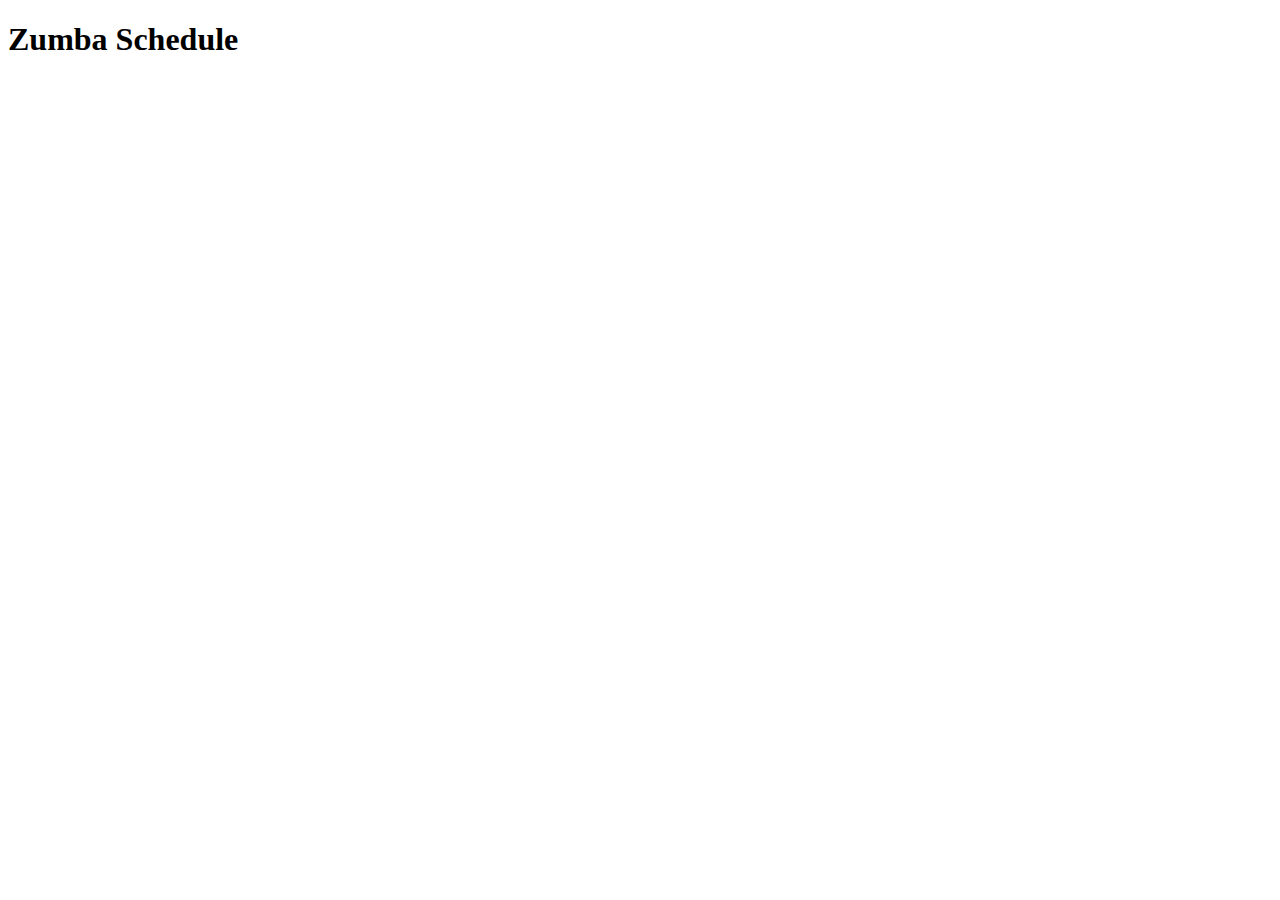
==== index.html @ 1520e246 "Testing lang huhu" ====
<!DOCTYPE html>
<html lang="en">

<head>
    <meta charset="UTF-8">
    <meta name="viewport" content="width=device-width, initial-scale=1.0">
    <meta http-equiv="X-UA-Compatible" content="ie=edge">
    <link rel="stylesheet" href="style.css">
    <title> Tite </title>
</head>

<body>
    <header>
        <h1>Zumba Schedule</h1>
    </header>
    <script src="app.js"></script>
</body>

</html>
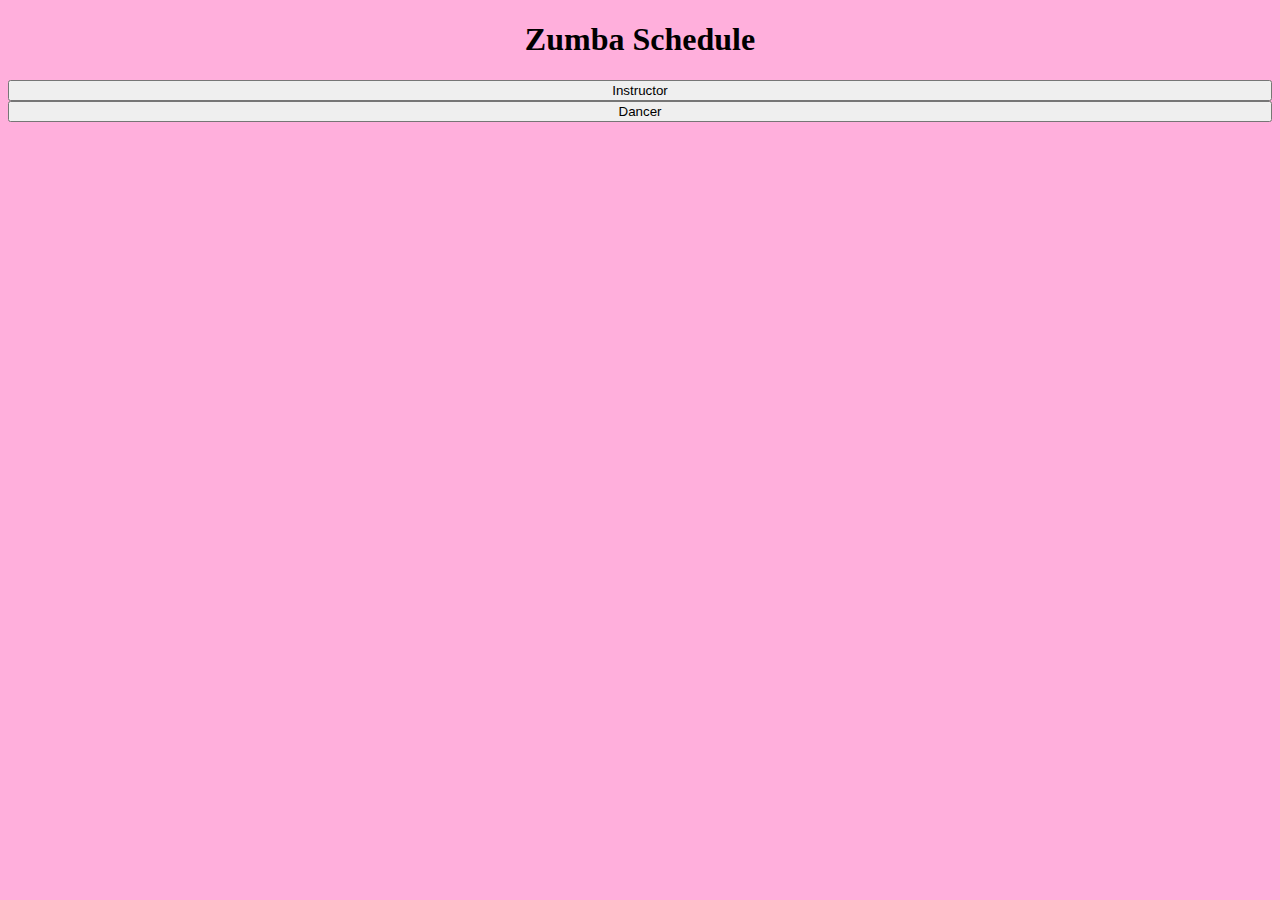
==== commit 054c0a56: "added button to index" ====
--- a/index.html
+++ b/index.html
@@ -13,7 +13,12 @@
     <header>
         <h1>Zumba Schedule</h1>
     </header>
-    <script src="app.js"></script>
+    <main>
+        <div id="buttons-container">
+            <button class="main-buttons" id="instructorButton">Instructor</button>
+            <button class="main-buttons" id="dancerButton">Dancer</button>
+        </div>
+    </main>
 </body>
 
 </html>--- a/style.css
+++ b/style.css
@@ -0,0 +1,18 @@
+body {
+    background-color: #ffafdc;
+}
+
+header h1 {
+    text-align: center;
+}
+
+#buttons-container {
+    height: auto;
+    width: auto;
+    display: grid;
+    grid-template-columns: auto;
+}
+
+.main-buttons {
+    
+}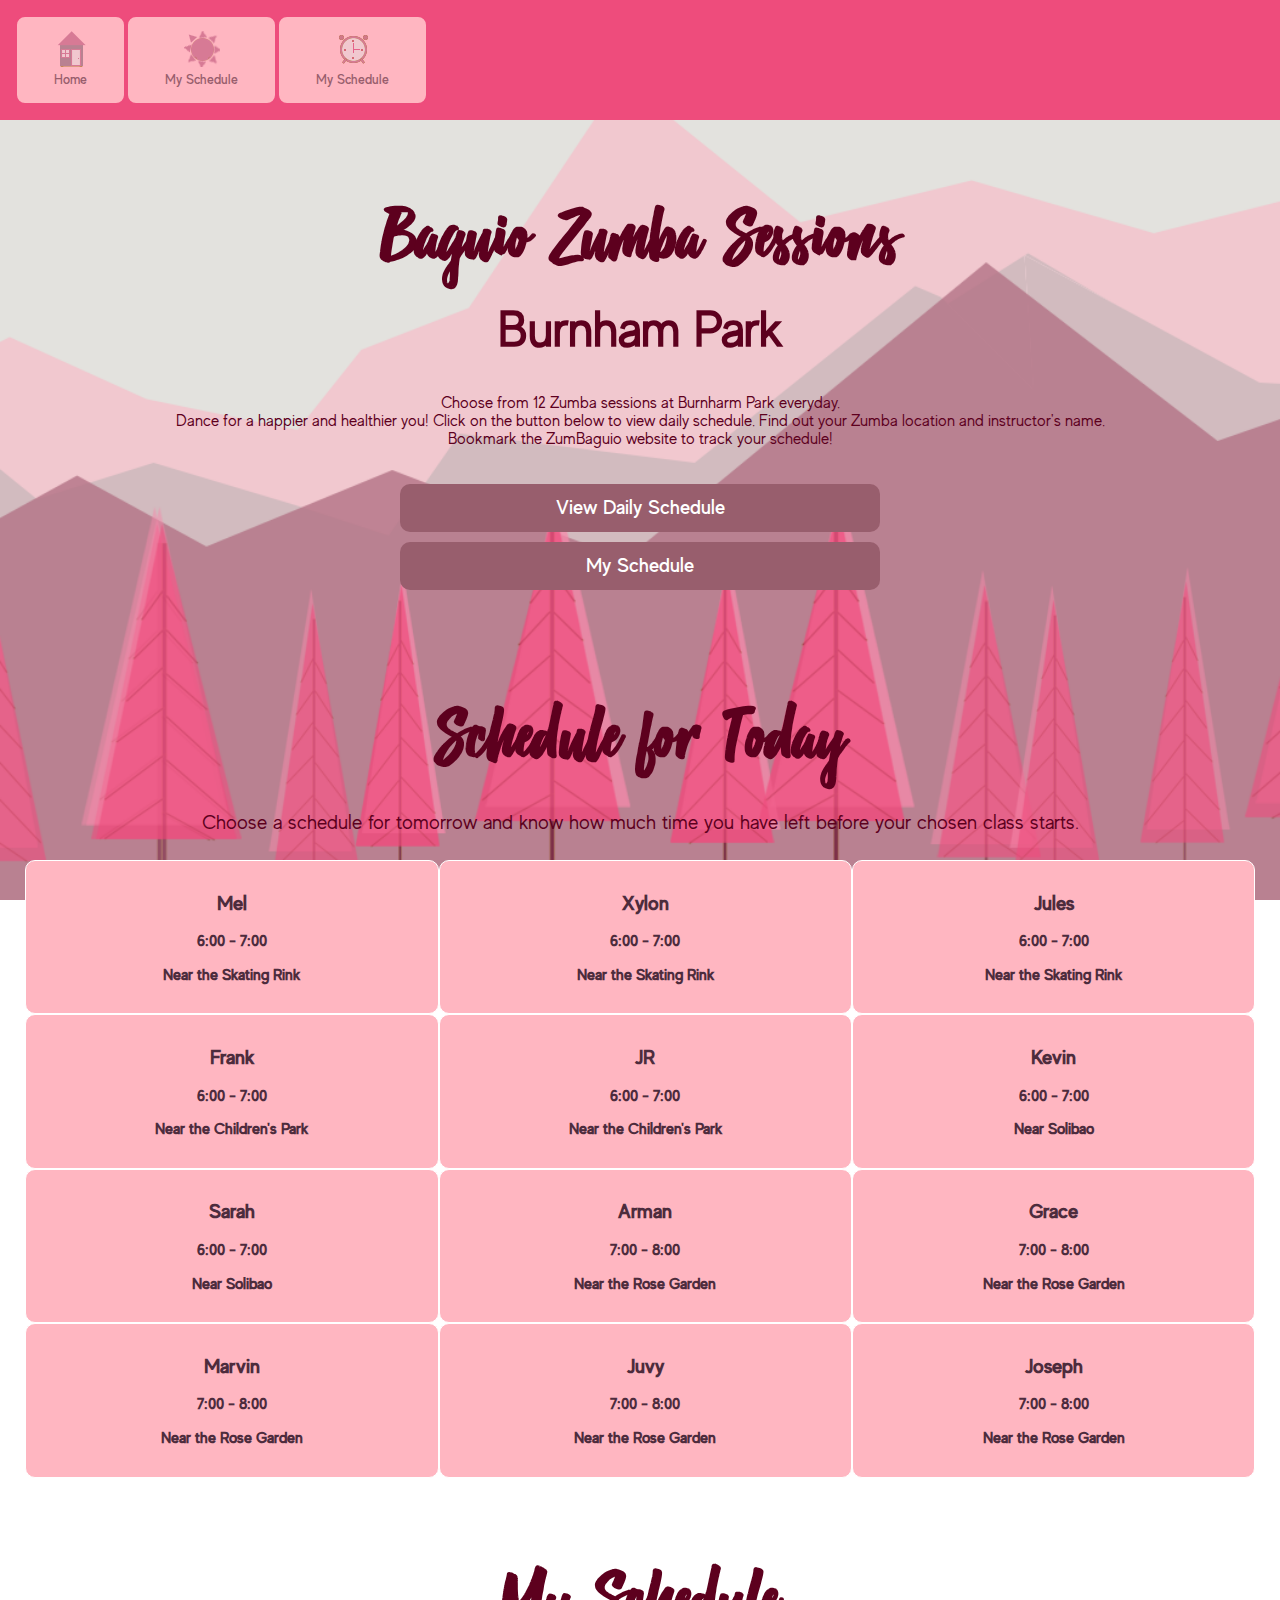
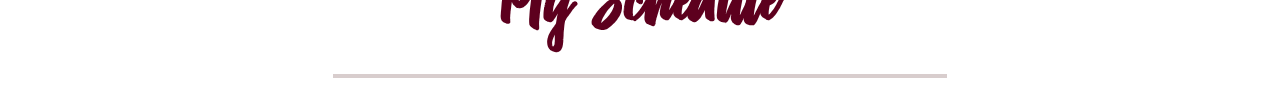
==== commit 8c04e0be: "hehe" ====
--- a/index.html
+++ b/index.html
@@ -2,23 +2,72 @@
 <html lang="en">
 
 <head>
+    <link rel="icon" href="stylesheet/images/pinkpuno.png">
     <meta charset="UTF-8">
     <meta name="viewport" content="width=device-width, initial-scale=1.0">
     <meta http-equiv="X-UA-Compatible" content="ie=edge">
-    <link rel="stylesheet" href="style.css">
-    <title> Tite </title>
+    <link rel="stylesheet" href="stylesheet/style.css">
+    <script async src="script/app.js"></script>
+    <title>ZumBaguio</title>
 </head>
 
 <body>
-    <header>
-        <h1>Zumba Schedule</h1>
-    </header>
-    <main>
-        <div id="buttons-container">
-            <button class="main-buttons" id="instructorButton">Instructor</button>
-            <button class="main-buttons" id="dancerButton">Dancer</button>
+
+    <nav>
+        <ul>
+            <li><a href="#main-content"><button id="home-button"><img src="stylesheet/images/home-icon.png"><p>Home</p></button></a></li>
+            <li><a href="#schedule-content"><button id="schedule-button"><img src="stylesheet/images/daily-icon.png"><p>My Schedule</p></button></a></li>
+            <li><a href="#mySchedule"><button id="schedule-button"><img src="stylesheet/images/schedule-icon.png"><p>My Schedule</p></button></a></li>
+        </ul>
+    </nav>
+
+    <div id="main-content">
+        <header>
+            <h1>Baguio Zumba Sessions</h1>
+            <h2>Burnham Park</h2>
+        </header>
+
+        <main>
+            <p id="introduction">
+                Choose from 12 Zumba sessions at Burnharm Park everyday.
+                <br>Dance for a happier and healthier you! Click on the button below to view daily schedule. Find out your Zumba location and instructor's name.
+                <br>Bookmark the ZumBaguio website to track your schedule!
+            </p>
+            
+            <div id="buttons-container">
+                <a href="#schedule-content">
+                <button class="main-buttons" id="dancerButton">View Daily Schedule</button>
+            </a>
+                <a href="#mySchedule">
+                <button class="main-buttons" id="schedButton">My Schedule</button>
+            </a>
+            </div>
+        </main>
+    </div>
+
+    <div id="schedule-content">
+        <header>
+            <h1>Schedule for Today</h1>
+            <p>Choose a schedule for tomorrow and know how much time you have left before your chosen class starts.</p>
+        </header>
+        
+        <div id="instContainer">
+            <ul id="instList">
+            </ul>
         </div>
-    </main>
+        
+    </div>
+    
+    <div id="mySchedule">
+        <header>
+            <h1>My Schedule</h1>
+        </header>
+        <div id="scheds">
+            <ul id="schedList"></ul>
+        </div>
+    </div>
+
+
 </body>
 
-</html>+</html>
--- a/stylesheet/style.css
+++ b/stylesheet/style.css
@@ -0,0 +1,201 @@
+
+body {
+    color: #5d001e;
+    background-color: #e3e2df;
+    font-family: Evolve;
+    background: url(images/pinkbaguio.png) no-repeat center center fixed;
+    -webkit-background-size: cover;
+    -moz-background-size: cover;
+    -o-background-size: cover;
+    background-size: cover;
+    margin: 0;
+}
+
+
+header {
+    padding-top: 50px;
+}
+
+header h1,
+#mySchedule {
+    font-family: ShineBright;
+    font-size: 80px;
+    text-align: center;
+    margin: 10px;
+}
+
+header h2 {
+    text-align: center;
+    font-size: 50px;
+    padding: 0px;
+    margin: 0px;
+}
+
+header p {
+    text-align: center;
+    font-size: 20px;
+}
+
+main {
+    padding: 20px;
+    text-align: center;
+}
+
+#buttons-container {
+    display: block;
+    height: auto;
+    width: 40%;
+    margin: auto;
+    padding-top: 20px;
+}
+
+.main-buttons {
+    color: white;
+    font-size: 20px;
+    padding: 10px;
+    margin: auto;
+    border: 2px transparent solid;
+    cursor: pointer;
+    width: 100%;
+    background-color: #985e6d;
+}
+
+.main-buttons:hover {
+    opacity: 0.8;
+}
+
+#schedButton {
+    margin-top: 10px;
+    margin-bottom: 10px;
+}
+
+button {
+    color: #4d2c3d;
+    padding: 14px 20px;
+    margin: 15px;
+    cursor: pointer;
+    width: 100%;
+    font-family: EvolveMed;
+    border: 1px white solid;
+    background-color: #ffb6c1;
+    border-radius: 10px;
+}
+
+button:hover {
+    opacity: 0.8;
+}
+
+
+
+html body nav ul li a #home-button,
+#schedule-button {
+    width: 100%;
+    height: 100%;
+    border: 2px solid #ee4c7c;
+}
+
+nav p {
+    text-align: center;
+    margin: 1px;
+    padding: 1px;
+    color: #985e6d;
+}
+
+nav ul {
+    list-style-type: none;
+    margin: 0;
+    padding: 0;
+    overflow: hidden;
+    position: sticky;
+    top: 0;
+    width: 100%;
+    background-color: #ee4c7c;
+}
+
+nav li {
+    float:left;
+}
+
+@font-face {
+    font-family: ShineBright;
+    src: url("fonts/Shine Bright - Demo.ttf");
+}
+
+@font-face {
+    font-family: Evolve;
+    src: url("fonts/MADE Evolve Sans Regular (PERSONAL USE).otf");
+}
+
+@font-face {
+    font-family: EvolveMed;
+    src: url("fonts/MADE Evolve Sans Medium (PERSONAL USE).otf");
+}
+
+#instContainer, #dropdownContainer {
+    width: 100%;
+    height: auto;
+    margin: auto;
+    text-align: center;
+}
+
+
+
+ul h2 {
+    font-family: EvolveMed;
+}
+
+#instList {
+    display: grid;
+    grid-template-columns: auto auto auto;
+    padding: 5px;
+    width: auto;
+    margin: 0;
+    list-style: none;
+}
+
+#schedule-content{
+    width: auto;
+}
+
+#instList button {
+    width: 100%;
+    margin: auto;
+    height: 100%;
+}
+
+div { margin: 20px; }
+div #dropdownContainer{
+    width: 100%;
+    margin: auto;
+    font-family: Evolve;
+    
+}
+
+select{
+    display: block;
+    margin:0 auto;
+
+}
+
+#scheds p{
+    font-family: Evolve;
+    margin: 0;
+    padding: 0;
+    font-size: 15px; 
+}
+
+#scheds ul{
+    background-color: #d8cdcd;
+    margin: 5px auto 5px auto;
+    padding: 2px;
+    width: 50%;
+}
+
+error {
+    font-family: Evolve;
+    font-size: 15px; 
+    background-color: #d8cdcd;
+    margin: 5px auto 5px auto;
+    padding: 2px;
+    width: 50%;
+}
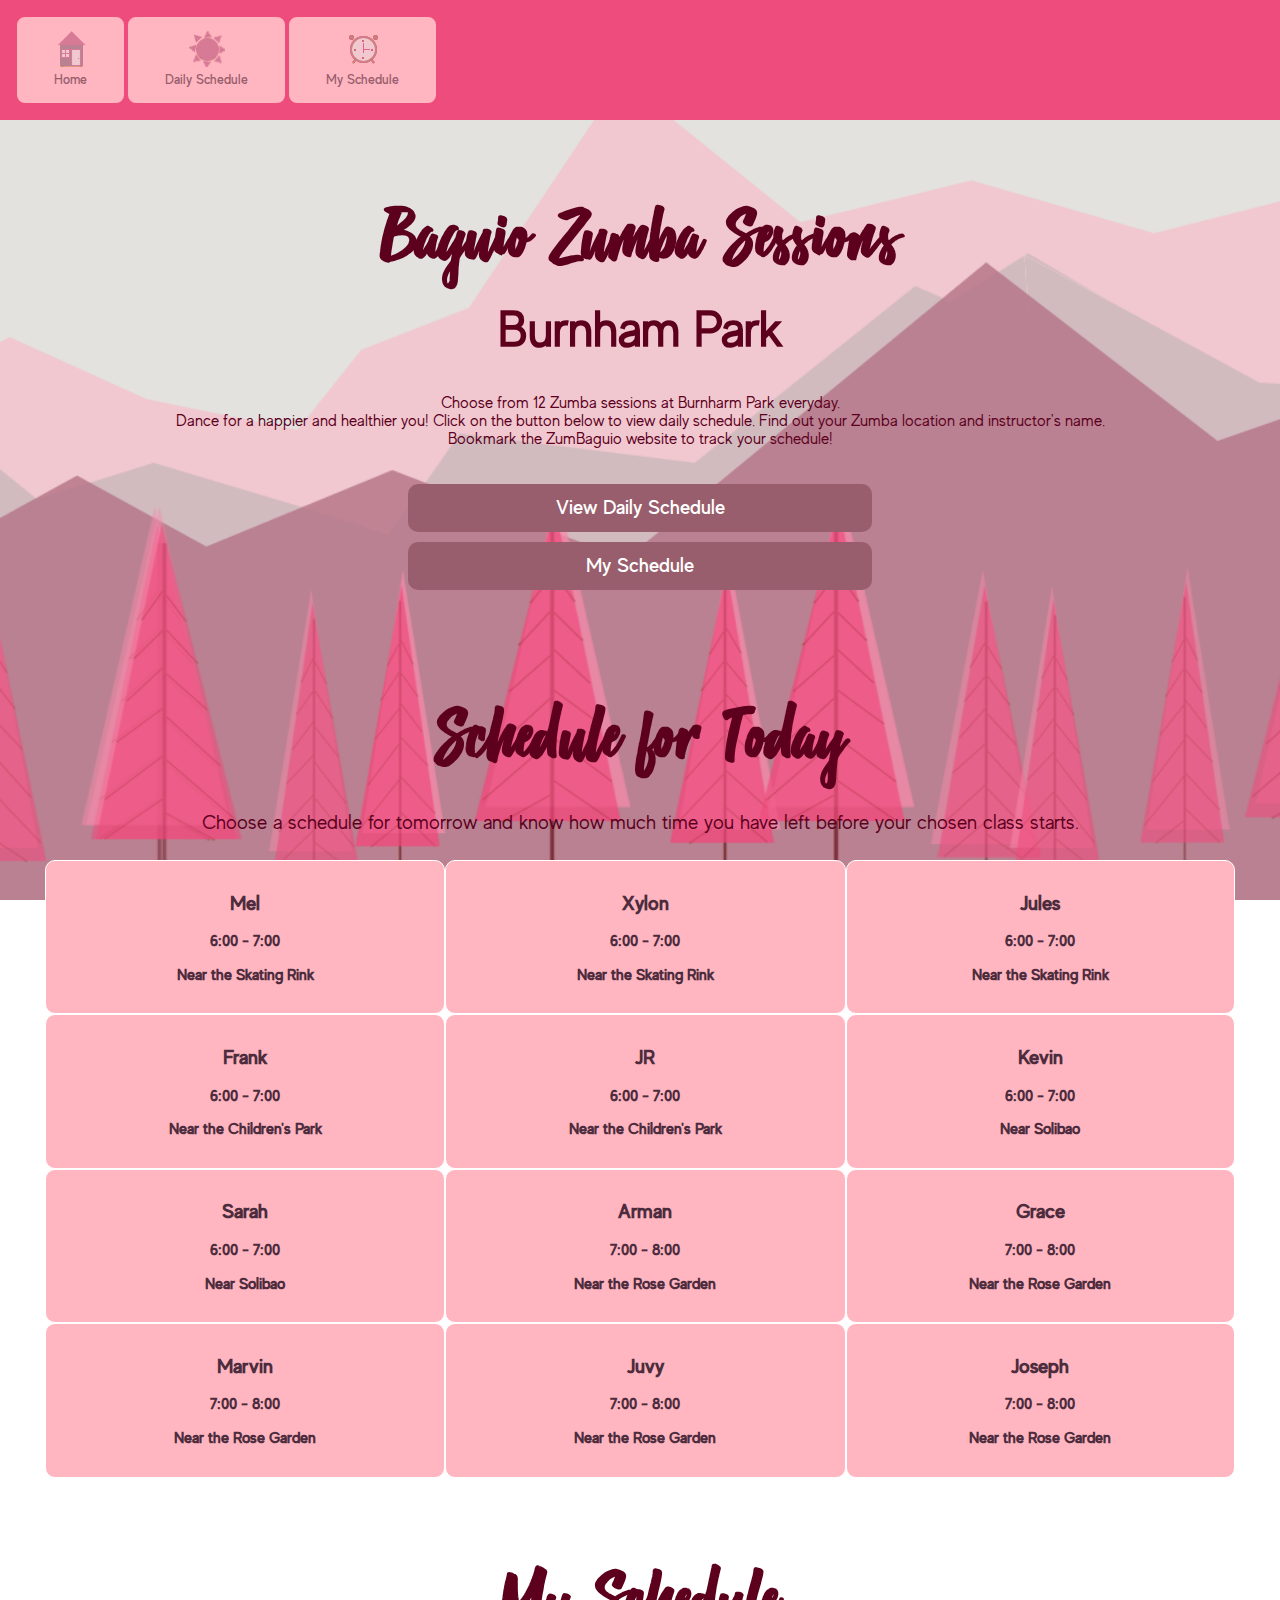
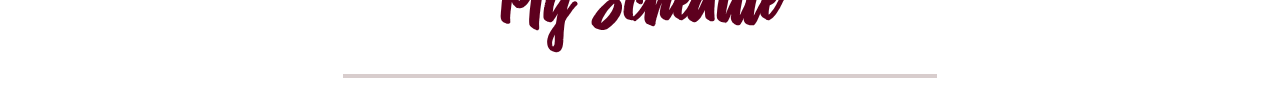
==== commit d14484e8: "patapos na to" ====
--- a/index.html
+++ b/index.html
@@ -14,60 +14,59 @@
 <body>
 
     <nav>
-        <ul>
-            <li><a href="#main-content"><button id="home-button"><img src="stylesheet/images/home-icon.png"><p>Home</p></button></a></li>
-            <li><a href="#schedule-content"><button id="schedule-button"><img src="stylesheet/images/daily-icon.png"><p>My Schedule</p></button></a></li>
-            <li><a href="#mySchedule"><button id="schedule-button"><img src="stylesheet/images/schedule-icon.png"><p>My Schedule</p></button></a></li>
-        </ul>
+        <a href="#main-content" class="active"><button id="home-button"><img src="stylesheet/images/home-icon.png"><p>Home</p></button></a>
+        <a href="#schedule-content"><button id="schedule-button"><img src="stylesheet/images/daily-icon.png"><p>Daily Schedule</p></button></a>
+        <a href="#mySchedule"><button id="schedule-button"><img src="stylesheet/images/schedule-icon.png"><p>My Schedule</p></button></a>
     </nav>
 
-    <div id="main-content">
-        <header>
-            <h1>Baguio Zumba Sessions</h1>
-            <h2>Burnham Park</h2>
-        </header>
+    <div content>
+        <div id="main-content">
+            <header>
+                <h1>Baguio Zumba Sessions</h1>
+                <h2>Burnham Park</h2>
+            </header>
 
-        <main>
-            <p id="introduction">
-                Choose from 12 Zumba sessions at Burnharm Park everyday.
-                <br>Dance for a happier and healthier you! Click on the button below to view daily schedule. Find out your Zumba location and instructor's name.
-                <br>Bookmark the ZumBaguio website to track your schedule!
-            </p>
-            
-            <div id="buttons-container">
-                <a href="#schedule-content">
+            <main>
+                <p id="introduction">
+                    Choose from 12 Zumba sessions at Burnharm Park everyday.
+                    <br>Dance for a happier and healthier you! Click on the button below to view daily schedule. Find out your Zumba location and instructor's name.
+                    <br>Bookmark the ZumBaguio website to track your schedule!
+                </p>
+
+                <div id="buttons-container">
+                    <a href="#schedule-content">
                 <button class="main-buttons" id="dancerButton">View Daily Schedule</button>
             </a>
-                <a href="#mySchedule">
+                    <a href="#mySchedule">
                 <button class="main-buttons" id="schedButton">My Schedule</button>
             </a>
+                </div>
+            </main>
+        </div>
+
+        <div id="schedule-content">
+            <header>
+                <h1>Schedule for Today</h1>
+                <p>Choose a schedule for tomorrow and know how much time you have left before your chosen class starts.</p>
+            </header>
+
+            <div id="instContainer">
+                <ul id="instList">
+                </ul>
             </div>
-        </main>
-    </div>
 
-    <div id="schedule-content">
-        <header>
-            <h1>Schedule for Today</h1>
-            <p>Choose a schedule for tomorrow and know how much time you have left before your chosen class starts.</p>
-        </header>
-        
-        <div id="instContainer">
-            <ul id="instList">
-            </ul>
         </div>
-        
-    </div>
-    
-    <div id="mySchedule">
-        <header>
-            <h1>My Schedule</h1>
-        </header>
-        <div id="scheds">
-            <ul id="schedList"></ul>
+
+        <div id="mySchedule">
+            <header>
+                <h1>My Schedule</h1>
+            </header>
+            <div id="scheds">
+                <ul id="schedList"></ul>
+            </div>
         </div>
     </div>
-
-
+  
 </body>
 
 </html>
--- a/stylesheet/style.css
+++ b/stylesheet/style.css
@@ -1,4 +1,3 @@
-
 body {
     color: #5d001e;
     background-color: #e3e2df;
@@ -11,6 +10,36 @@
     margin: 0;
 }
 
+li{
+    list-style: none;
+}
+nav {
+    overflow: hidden;
+    background-color: #ee4c7c;
+    width: 100%;
+    margin: auto;
+}
+
+nav a {
+    float: left;
+    display: block;
+    text-align: center;
+    text-decoration: none;
+}
+
+.sticky {
+  position: fixed;
+  top: 0;
+  width: 100%
+}
+
+.sticky + content {
+  padding-top: 60px;
+}
+
+content{
+    padding: 16px;
+}
 
 header {
     padding-top: 50px;
@@ -86,9 +115,7 @@
 }
 
 
-
-html body nav ul li a #home-button,
-#schedule-button {
+#home-button, #schedule-button {
     width: 100%;
     height: 100%;
     border: 2px solid #ee4c7c;
@@ -101,20 +128,20 @@
     color: #985e6d;
 }
 
-nav ul {
+/*nav ul {
     list-style-type: none;
-    margin: 0;
+    margin: auto;
     padding: 0;
     overflow: hidden;
     position: sticky;
     top: 0;
     width: 100%;
-    background-color: #ee4c7c;
 }
 
 nav li {
     float:left;
-}
+    width: 33%;
+}*/
 
 @font-face {
     font-family: ShineBright;
@@ -131,7 +158,8 @@
     src: url("fonts/MADE Evolve Sans Medium (PERSONAL USE).otf");
 }
 
-#instContainer, #dropdownContainer {
+#instContainer,
+#dropdownContainer {
     width: 100%;
     height: auto;
     margin: auto;
@@ -153,7 +181,7 @@
     list-style: none;
 }
 
-#schedule-content{
+#schedule-content {
     width: auto;
 }
 
@@ -163,28 +191,31 @@
     height: 100%;
 }
 
-div { margin: 20px; }
-div #dropdownContainer{
-    width: 100%;
-    margin: auto;
-    font-family: Evolve;
-    
-}
-
-select{
+div {
+    margin: 20px;
+}
+
+div #dropdownContainer {
+    width: 100%;
+    margin: auto;
+    font-family: Evolve;
+
+}
+
+select {
     display: block;
-    margin:0 auto;
-
-}
-
-#scheds p{
+    margin: 0 auto;
+
+}
+
+#scheds p {
     font-family: Evolve;
     margin: 0;
     padding: 0;
-    font-size: 15px; 
-}
-
-#scheds ul{
+    font-size: 15px;
+}
+
+#scheds ul {
     background-color: #d8cdcd;
     margin: 5px auto 5px auto;
     padding: 2px;
@@ -193,7 +224,7 @@
 
 error {
     font-family: Evolve;
-    font-size: 15px; 
+    font-size: 15px;
     background-color: #d8cdcd;
     margin: 5px auto 5px auto;
     padding: 2px;
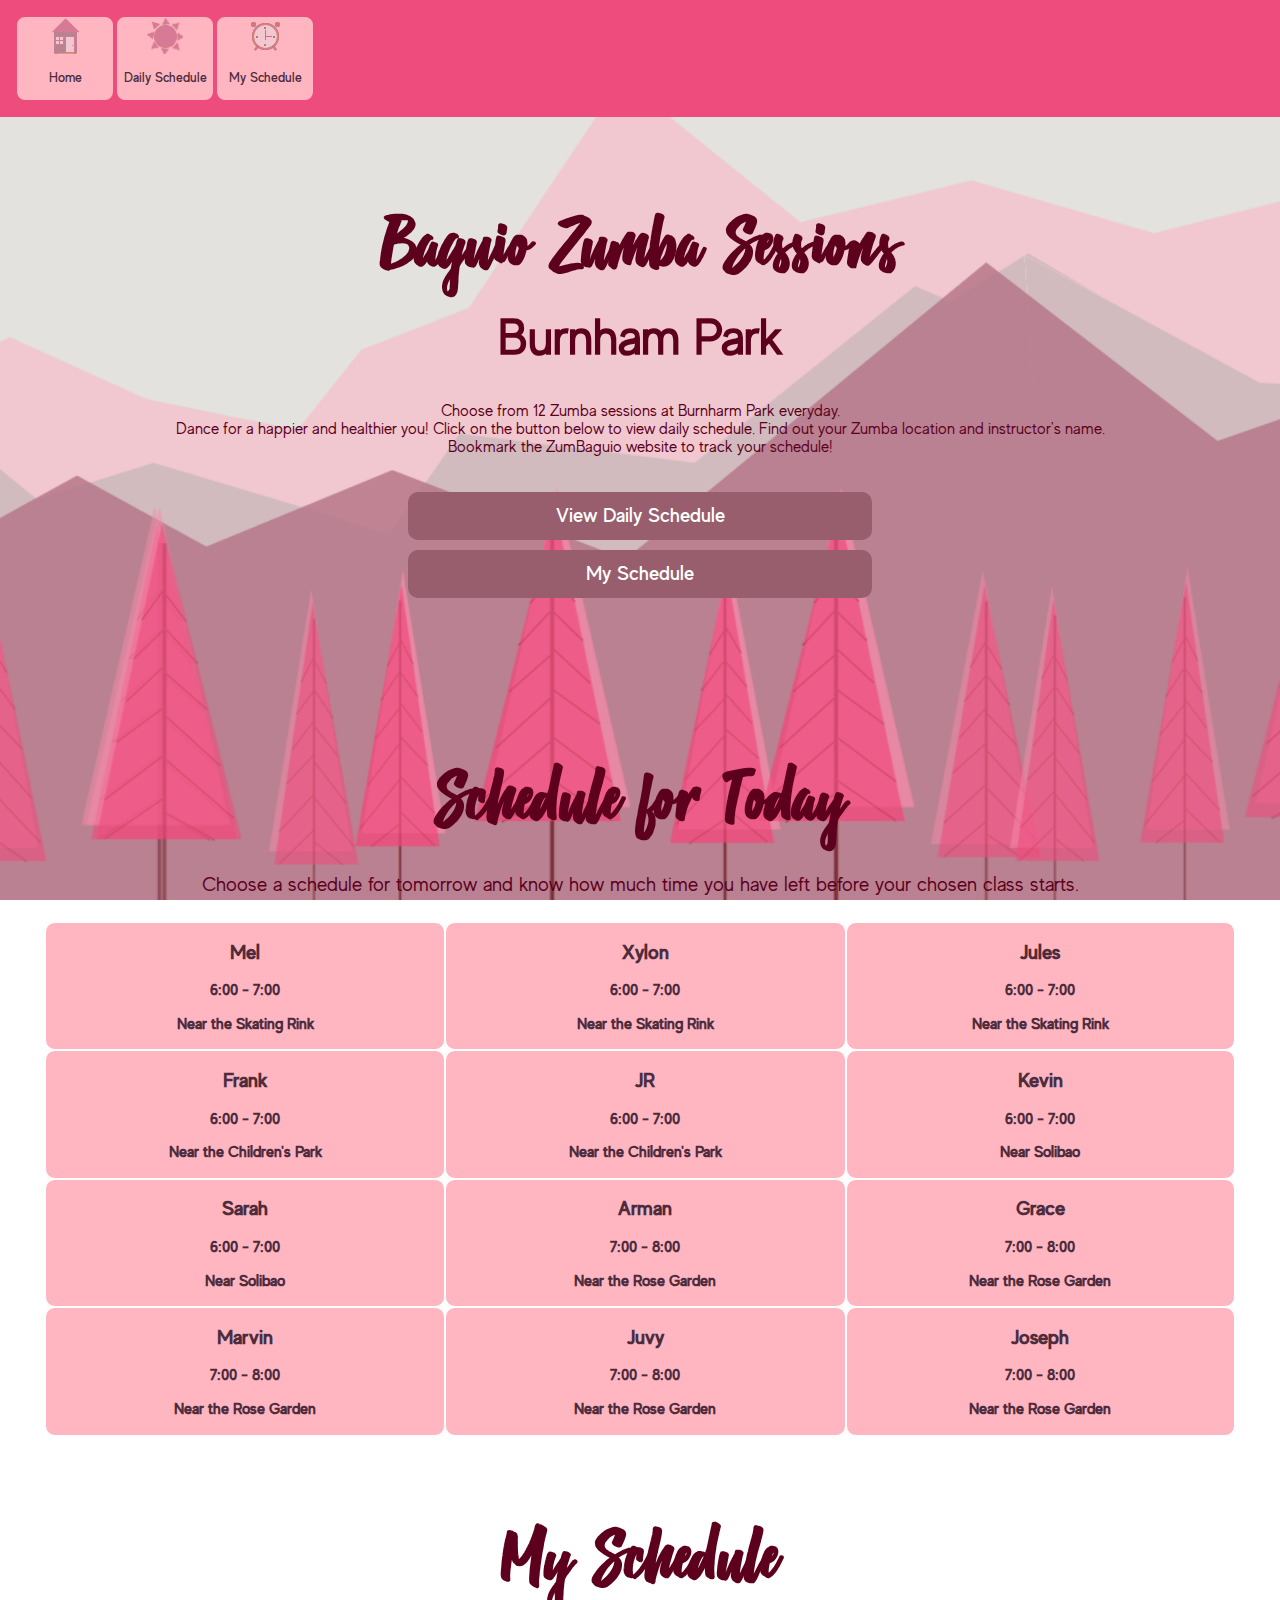
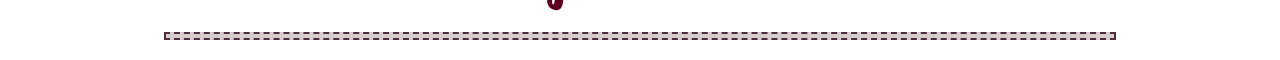
==== commit 6d767cea: "may inayos lang" ====
--- a/index.html
+++ b/index.html
@@ -13,15 +13,17 @@
 
 <body>
 
-    <nav>
-        <a href="#main-content" class="active"><button id="home-button"><img src="stylesheet/images/home-icon.png"><p>Home</p></button></a>
-        <a href="#schedule-content"><button id="schedule-button"><img src="stylesheet/images/daily-icon.png"><p>Daily Schedule</p></button></a>
-        <a href="#mySchedule"><button id="schedule-button"><img src="stylesheet/images/schedule-icon.png"><p>My Schedule</p></button></a>
-    </nav>
+    <ul id="nav">
+        <li><a href="#main-content" class="active"><button id="home-button"><img src="stylesheet/images/home-icon.png"><p>Home</p></button></a></li>
+        <li><a href="#schedule-content"><button id="schedule-button"><img src="stylesheet/images/daily-icon.png"><p>Daily Schedule</p></button></a></li>
+        <li><a href="#mySchedule"><button id="schedule-button"><img src="stylesheet/images/schedule-icon.png"><p>My Schedule</p></button></a></li>
+    </ul>
 
     <div content>
+       <br><br><br>
         <div id="main-content">
             <header>
+                <br><br><br>
                 <h1>Baguio Zumba Sessions</h1>
                 <h2>Burnham Park</h2>
             </header>
@@ -45,6 +47,7 @@
         </div>
 
         <div id="schedule-content">
+            <br><br><br>
             <header>
                 <h1>Schedule for Today</h1>
                 <p>Choose a schedule for tomorrow and know how much time you have left before your chosen class starts.</p>
--- a/stylesheet/style.css
+++ b/stylesheet/style.css
@@ -10,35 +10,31 @@
     margin: 0;
 }
 
-li{
+li {
     list-style: none;
 }
-nav {
+
+#nav {
     overflow: hidden;
     background-color: #ee4c7c;
     width: 100%;
     margin: auto;
-}
-
-nav a {
+    list-style: none;
+    position: fixed;
+    top: 0;
+    padding: 0;
+}
+
+#nav li {
     float: left;
+}
+
+#nav a {
     display: block;
-    text-align: center;
+    width: 100px;
     text-decoration: none;
-}
-
-.sticky {
-  position: fixed;
-  top: 0;
-  width: 100%
-}
-
-.sticky + content {
-  padding-top: 60px;
-}
-
-content{
-    padding: 16px;
+    text-align: center;
+    margin: auto;
 }
 
 header {
@@ -100,7 +96,6 @@
 
 button {
     color: #4d2c3d;
-    padding: 14px 20px;
     margin: 15px;
     cursor: pointer;
     width: 100%;
@@ -115,7 +110,8 @@
 }
 
 
-#home-button, #schedule-button {
+#home-button,
+#schedule-button {
     width: 100%;
     height: 100%;
     border: 2px solid #ee4c7c;
@@ -209,24 +205,17 @@
 }
 
 #scheds p {
-    font-family: Evolve;
+    font-family: EvolveMed;
     margin: 0;
     padding: 0;
-    font-size: 15px;
+    font-size: 20px;
 }
 
 #scheds ul {
     background-color: #d8cdcd;
     margin: 5px auto 5px auto;
     padding: 2px;
-    width: 50%;
-}
-
-error {
-    font-family: Evolve;
-    font-size: 15px;
-    background-color: #d8cdcd;
-    margin: 5px auto 5px auto;
-    padding: 2px;
-    width: 50%;
-}
+    width: 80%;
+    border: 2px #4d2c3d dashed;
+}
+
